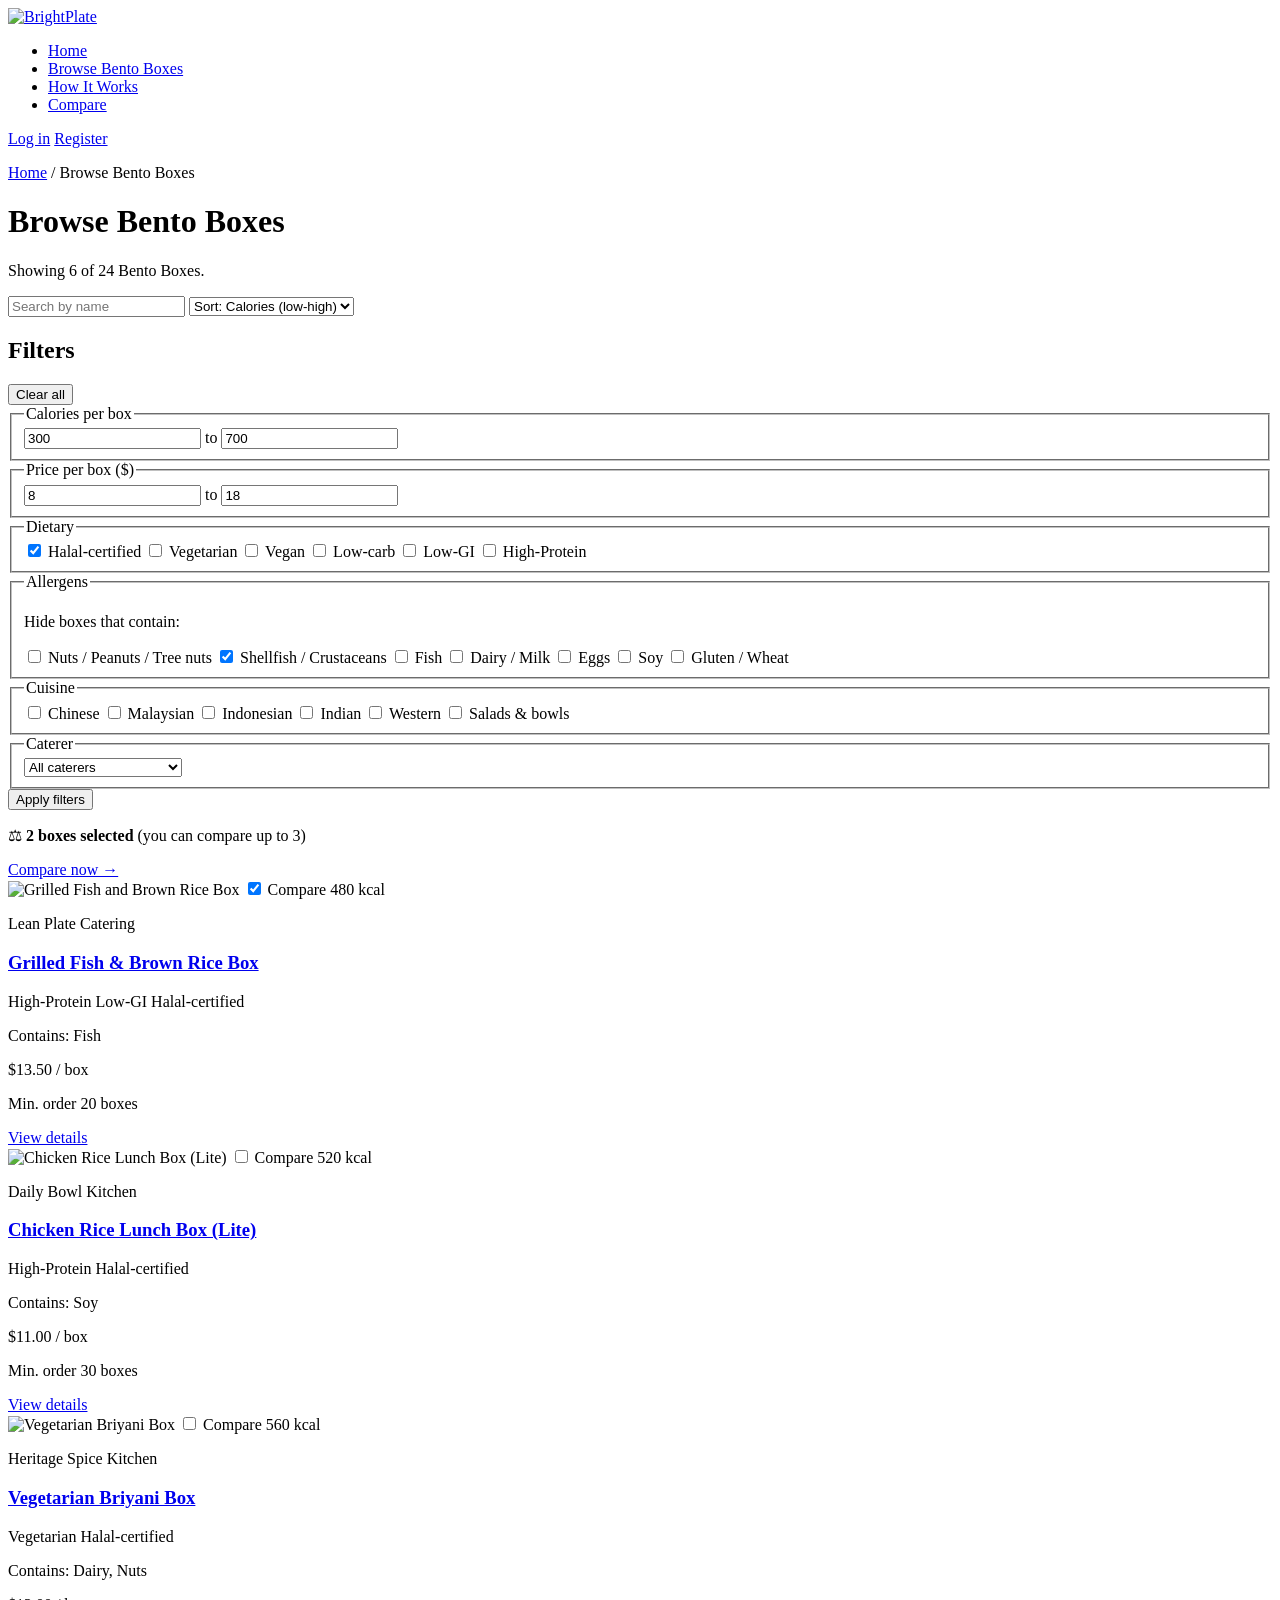
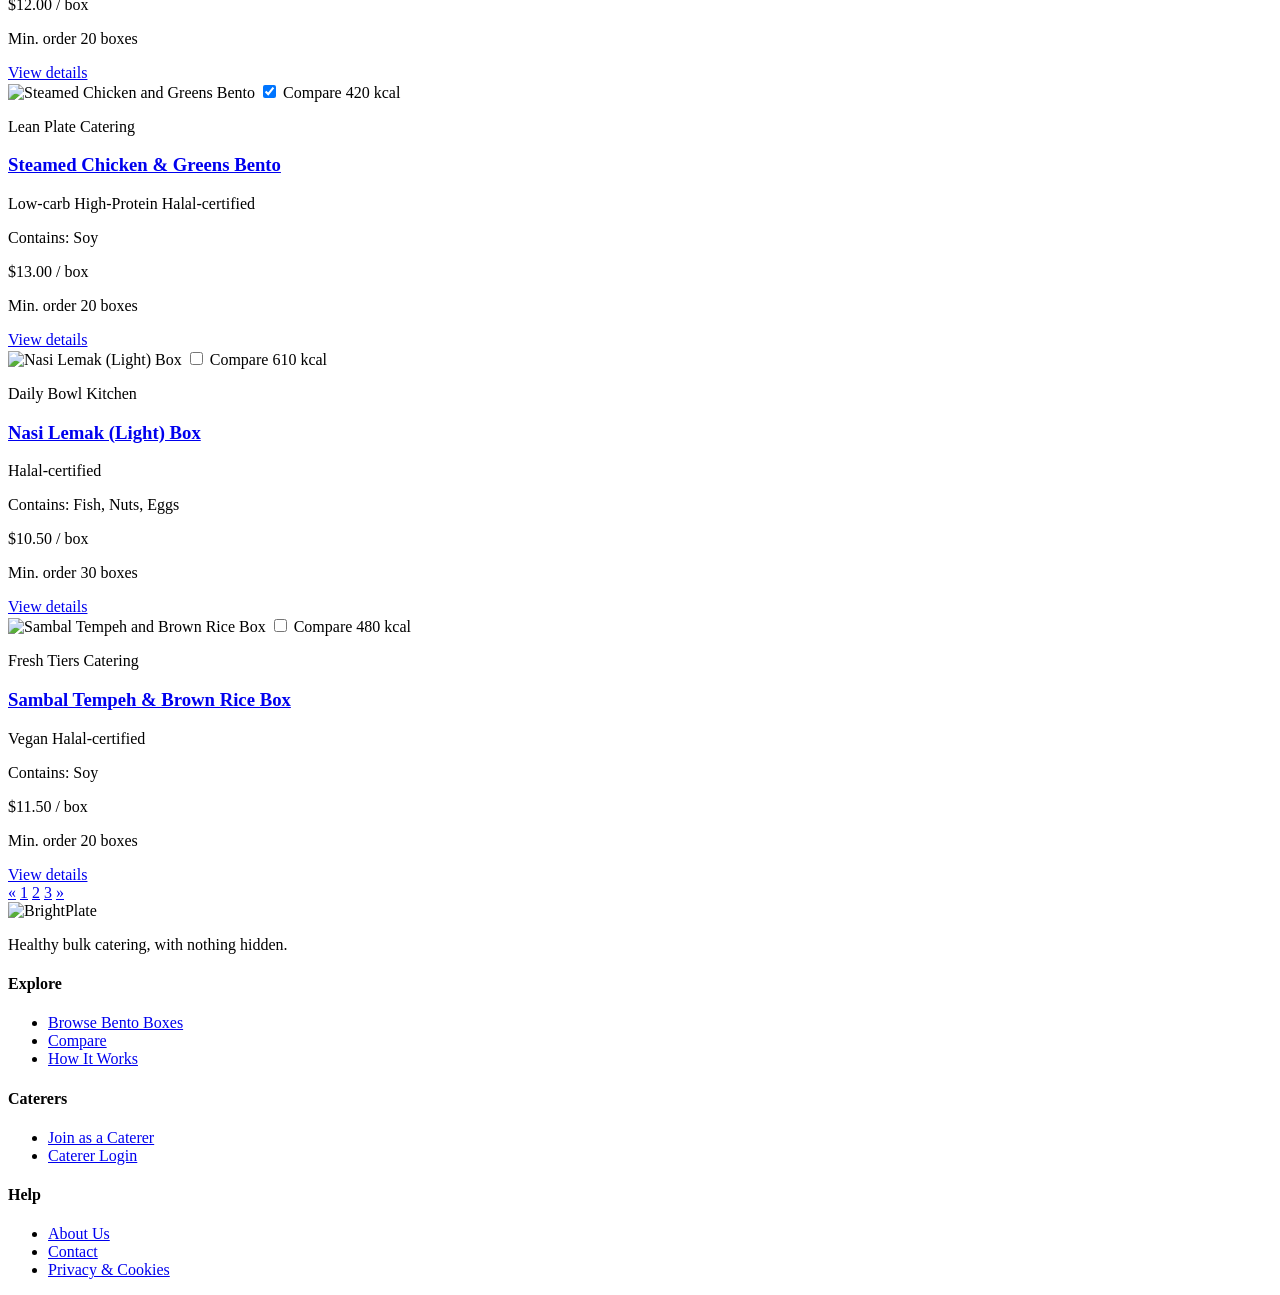
==== browse.html @ 279be5e4 "added new files" ====
<!DOCTYPE html> <!-- tells the browser this file is an HTML5 page -->
<html lang="en"> <!-- root element of the page; lang="en" says the page is in English -->
<head> <!-- head holds information ABOUT the page (not shown on the page) -->
  <meta charset="UTF-8"> <!-- lets the page show all characters correctly -->
  <meta name="viewport" content="width=device-width, initial-scale=1.0"> <!-- makes the page fit phone screens -->
  <title>Browse Bento Boxes | BrightPlate</title> <!-- text shown on the browser tab -->
  <link rel="icon" href="images/favicon/favicon.ico" sizes="any"> <!-- main icon shown on the browser tab -->
  <link rel="icon" type="image/png" sizes="32x32" href="images/favicon/favicon-32x32.png"> <!-- 32px icon for sharper tabs -->
  <link rel="icon" type="image/png" sizes="16x16" href="images/favicon/favicon-16x16.png"> <!-- 16px icon for small tabs -->
  <link rel="apple-touch-icon" href="images/favicon/apple-touch-icon.png"> <!-- icon used when saved to an iPhone or iPad home screen -->
  <link rel="manifest" href="images/favicon/site.webmanifest"> <!-- app name and icons for Android phones -->
  <link rel="preconnect" href="https://fonts.googleapis.com"> <!-- speeds up loading of the Google font -->
  <link href="https://fonts.googleapis.com/css2?family=Inter:wght@400;500;600&family=Poppins:wght@600;700&display=swap" rel="stylesheet"> <!-- loads the Poppins and Inter fonts (needs internet) -->
  <link rel="stylesheet" href="css/style.css"> <!-- connects our CSS file to this page -->
</head> <!-- end of head -->
<body> <!-- body holds everything that is shown on the page -->

  <header class="site-header"> <!-- header = the top bar of the website (same as the Home page) -->
    <nav class="navbar container"> <!-- nav = the navigation menu; container keeps the content centred -->
      <a href="index.html" class="logo"> <!-- clicking the logo goes back to the Home page -->
        <img src="images/logo/BP-Full-White-web.png" alt="BrightPlate" height="40"> <!-- final white logo (icon + name) so it shows on the dark header -->
      </a> <!-- end of logo link -->
      <ul class="nav-links"> <!-- unordered list holding the menu links -->
        <li><a href="index.html">Home</a></li> <!-- link to the Home page -->
        <li><a href="browse.html" class="active">Browse Bento Boxes</a></li> <!-- "active" highlights the current page -->
        <li><a href="index.html#how-it-works">How It Works</a></li> <!-- jumps to the How It Works section on the Home page -->
        <li><a href="#">Compare</a></li> <!-- Compare page (not built yet, so # for now) -->
      </ul> <!-- end of menu list -->
      <div class="nav-buttons"> <!-- group for the Log in and Register buttons -->
        <a href="#" class="btn btn-text">Log in</a> <!-- Log in button (page not built yet) -->
        <a href="#" class="btn btn-primary btn-small">Register</a> <!-- Register button (page not built yet) -->
      </div> <!-- end of button group -->
    </nav> <!-- end of navigation -->
  </header> <!-- end of header -->

  <main class="container"> <!-- main content; container keeps it centred -->

    <p class="breadcrumb"><a href="index.html">Home</a> / Browse Bento Boxes</p> <!-- breadcrumb shows where the visitor is -->

    <div class="browse-top"> <!-- row with the page title on the left and the tools on the right -->
      <div> <!-- wrapper for the title and the small text -->
        <h1>Browse Bento Boxes</h1> <!-- page heading -->
        <p class="section-sub">Showing 6 of 24 Bento Boxes.</p> <!-- shows how many results are displayed -->
      </div> <!-- end of title wrapper -->
      <div class="browse-tools"> <!-- search box and sort menu -->
        <input type="search" placeholder="Search by name" aria-label="Search by name"> <!-- search box; aria-label helps screen readers -->
        <select aria-label="Sort by"> <!-- drop-down menu for sorting -->
          <option>Sort: Calories (low-high)</option> <!-- sort choice 1 -->
          <option>Sort: Price (low-high)</option> <!-- sort choice 2 -->
          <option>Sort: Name (A-Z)</option> <!-- sort choice 3 -->
        </select> <!-- end of drop-down -->
      </div> <!-- end of tools -->
    </div> <!-- end of top row -->

    <div class="browse-layout"> <!-- two columns: filters on the left, results on the right -->

      <aside class="filters"> <!-- aside = side content; this is the filter panel -->
        <form action="browse.html" method="get"> <!-- one form holds all the filters -->
          <div class="filters-header"> <!-- row with the title and the Clear all link -->
            <h2>Filters</h2> <!-- filter panel heading -->
            <button type="reset" class="link-button">Clear all</button> <!-- reset button clears every filter -->
          </div> <!-- end of filter header -->

          <fieldset class="filter-group"> <!-- fieldset groups related form controls -->
            <legend>Calories per box</legend> <!-- title of the group -->
            <div class="range-row"> <!-- row with two number boxes -->
              <input type="number" name="kcal-min" value="300" min="0" aria-label="Minimum calories"> <!-- lowest calories -->
              <span>to</span> <!-- word between the boxes -->
              <input type="number" name="kcal-max" value="700" min="0" aria-label="Maximum calories"> <!-- highest calories -->
            </div> <!-- end of row -->
          </fieldset> <!-- end of calories group -->

          <fieldset class="filter-group"> <!-- price group -->
            <legend>Price per box ($)</legend> <!-- title of the group -->
            <div class="range-row"> <!-- row with two number boxes -->
              <input type="number" name="price-min" value="8" min="0" aria-label="Minimum price"> <!-- lowest price -->
              <span>to</span> <!-- word between the boxes -->
              <input type="number" name="price-max" value="18" min="0" aria-label="Maximum price"> <!-- highest price -->
            </div> <!-- end of row -->
          </fieldset> <!-- end of price group -->

          <fieldset class="filter-group"> <!-- dietary group -->
            <legend>Dietary</legend> <!-- title of the group -->
            <label><input type="checkbox" name="diet" value="halal" checked> Halal-certified</label> <!-- ticked by default -->
            <label><input type="checkbox" name="diet" value="vegetarian"> Vegetarian</label> <!-- checkbox -->
            <label><input type="checkbox" name="diet" value="vegan"> Vegan</label> <!-- checkbox -->
            <label><input type="checkbox" name="diet" value="low-carb"> Low-carb</label> <!-- checkbox -->
            <label><input type="checkbox" name="diet" value="low-gi"> Low-GI</label> <!-- checkbox -->
            <label><input type="checkbox" name="diet" value="high-protein"> High-Protein</label> <!-- checkbox -->
          </fieldset> <!-- end of dietary group -->

          <fieldset class="filter-group"> <!-- allergen group -->
            <legend>Allergens</legend> <!-- title of the group -->
            <p class="filter-note">Hide boxes that contain:</p> <!-- small explanation -->
            <label><input type="checkbox" name="allergen" value="nuts"> Nuts / Peanuts / Tree nuts</label> <!-- checkbox -->
            <label><input type="checkbox" name="allergen" value="shellfish" checked> Shellfish / Crustaceans</label> <!-- ticked by default -->
            <label><input type="checkbox" name="allergen" value="fish"> Fish</label> <!-- checkbox -->
            <label><input type="checkbox" name="allergen" value="dairy"> Dairy / Milk</label> <!-- checkbox -->
            <label><input type="checkbox" name="allergen" value="eggs"> Eggs</label> <!-- checkbox -->
            <label><input type="checkbox" name="allergen" value="soy"> Soy</label> <!-- checkbox -->
            <label><input type="checkbox" name="allergen" value="gluten"> Gluten / Wheat</label> <!-- checkbox -->
          </fieldset> <!-- end of allergen group -->

          <fieldset class="filter-group"> <!-- cuisine group -->
            <legend>Cuisine</legend> <!-- title of the group -->
            <label><input type="checkbox" name="cuisine" value="chinese"> Chinese</label> <!-- checkbox -->
            <label><input type="checkbox" name="cuisine" value="malaysian"> Malaysian</label> <!-- checkbox -->
            <label><input type="checkbox" name="cuisine" value="indonesian"> Indonesian</label> <!-- checkbox -->
            <label><input type="checkbox" name="cuisine" value="indian"> Indian</label> <!-- checkbox -->
            <label><input type="checkbox" name="cuisine" value="western"> Western</label> <!-- checkbox -->
            <label><input type="checkbox" name="cuisine" value="salads"> Salads &amp; bowls</label> <!-- checkbox -->
          </fieldset> <!-- end of cuisine group -->

          <fieldset class="filter-group"> <!-- caterer group -->
            <legend>Caterer</legend> <!-- title of the group -->
            <select name="caterer" aria-label="Caterer"> <!-- drop-down menu -->
              <option>All caterers</option> <!-- default choice -->
              <option>Lean Plate Catering</option> <!-- caterer 1 -->
              <option>Daily Bowl Kitchen</option> <!-- caterer 2 -->
              <option>Heritage Spice Kitchen</option> <!-- caterer 3 -->
              <option>Fresh Tiers Catering</option> <!-- caterer 4 -->
            </select> <!-- end of drop-down -->
          </fieldset> <!-- end of caterer group -->

          <button type="submit" class="btn btn-primary btn-block">Apply filters</button> <!-- button that sends the filters -->
        </form> <!-- end of filter form -->
      </aside> <!-- end of filter panel -->

      <section class="results"> <!-- right column: compare bar and the boxes -->

        <div class="compare-bar"> <!-- dark bar that appears above the boxes -->
          <p>&#9878; <strong>2 boxes selected</strong> <span>(you can compare up to 3)</span></p> <!-- message; &#9878; is a scales symbol -->
          <a href="#" class="btn btn-primary btn-small">Compare now &rarr;</a> <!-- compare button (page not built yet) -->
        </div> <!-- end of compare bar -->

        <div class="box-grid"> <!-- grid that lays the cards out in 3 columns -->

          <article class="box-card"> <!-- card for Bento Box 1 -->
            <div class="box-image"> <!-- frame for the picture, compare tick and calorie badge -->
              <img src="images/bento-1.svg" alt="Grilled Fish and Brown Rice Box"> <!-- placeholder picture -->
              <label class="compare-check"><input type="checkbox" checked> Compare</label> <!-- tick box to add to compare -->
              <span class="kcal-badge">480 kcal</span> <!-- calorie badge -->
            </div> <!-- end of picture frame -->
            <div class="box-body"> <!-- text part of the card -->
              <p class="box-caterer">Lean Plate Catering</p> <!-- caterer name -->
              <h3 class="box-name"><a href="detail.html">Grilled Fish &amp; Brown Rice Box</a></h3> <!-- box name -->
              <div class="box-tags"> <!-- row of dietary tags -->
                <span class="tag tag-green">High-Protein</span> <!-- tag 1 -->
                <span class="tag tag-green">Low-GI</span> <!-- tag 2 -->
                <span class="tag tag-blue">Halal-certified</span> <!-- tag 3 -->
              </div> <!-- end of tags -->
              <p class="box-allergen">Contains: Fish</p> <!-- allergen line -->
              <div class="box-footer"> <!-- bottom row: price and button -->
                <div> <!-- wrapper for price and minimum order -->
                  <span class="box-price">$13.50</span> <!-- price per box -->
                  <span class="box-unit">/ box</span> <!-- small unit text -->
                  <p class="box-moq">Min. order 20 boxes</p> <!-- minimum order quantity -->
                </div> <!-- end of price wrapper -->
                <a href="detail.html" class="btn btn-outline btn-small">View details</a> <!-- button to the Detail page -->
              </div> <!-- end of footer row -->
            </div> <!-- end of text part -->
          </article> <!-- end of card 1 -->

          <article class="box-card"> <!-- card for Bento Box 2 -->
            <div class="box-image"> <!-- frame for the picture, compare tick and calorie badge -->
              <img src="images/bento-2.svg" alt="Chicken Rice Lunch Box (Lite)"> <!-- placeholder picture -->
              <label class="compare-check"><input type="checkbox"> Compare</label> <!-- tick box to add to compare -->
              <span class="kcal-badge">520 kcal</span> <!-- calorie badge -->
            </div> <!-- end of picture frame -->
            <div class="box-body"> <!-- text part of the card -->
              <p class="box-caterer">Daily Bowl Kitchen</p> <!-- caterer name -->
              <h3 class="box-name"><a href="detail.html">Chicken Rice Lunch Box (Lite)</a></h3> <!-- box name -->
              <div class="box-tags"> <!-- row of dietary tags -->
                <span class="tag tag-green">High-Protein</span> <!-- tag 1 -->
                <span class="tag tag-blue">Halal-certified</span> <!-- tag 2 -->
              </div> <!-- end of tags -->
              <p class="box-allergen">Contains: Soy</p> <!-- allergen line -->
              <div class="box-footer"> <!-- bottom row: price and button -->
                <div> <!-- wrapper for price and minimum order -->
                  <span class="box-price">$11.00</span> <!-- price per box -->
                  <span class="box-unit">/ box</span> <!-- small unit text -->
                  <p class="box-moq">Min. order 30 boxes</p> <!-- minimum order quantity -->
                </div> <!-- end of price wrapper -->
                <a href="detail.html" class="btn btn-outline btn-small">View details</a> <!-- button to the Detail page -->
              </div> <!-- end of footer row -->
            </div> <!-- end of text part -->
          </article> <!-- end of card 2 -->

          <article class="box-card"> <!-- card for Bento Box 3 -->
            <div class="box-image"> <!-- frame for the picture, compare tick and calorie badge -->
              <img src="images/bento-3.svg" alt="Vegetarian Briyani Box"> <!-- placeholder picture -->
              <label class="compare-check"><input type="checkbox"> Compare</label> <!-- tick box to add to compare -->
              <span class="kcal-badge">560 kcal</span> <!-- calorie badge -->
            </div> <!-- end of picture frame -->
            <div class="box-body"> <!-- text part of the card -->
              <p class="box-caterer">Heritage Spice Kitchen</p> <!-- caterer name -->
              <h3 class="box-name"><a href="detail.html">Vegetarian Briyani Box</a></h3> <!-- box name -->
              <div class="box-tags"> <!-- row of dietary tags -->
                <span class="tag tag-green">Vegetarian</span> <!-- tag 1 -->
                <span class="tag tag-blue">Halal-certified</span> <!-- tag 2 -->
              </div> <!-- end of tags -->
              <p class="box-allergen">Contains: Dairy, Nuts</p> <!-- allergen line -->
              <div class="box-footer"> <!-- bottom row: price and button -->
                <div> <!-- wrapper for price and minimum order -->
                  <span class="box-price">$12.00</span> <!-- price per box -->
                  <span class="box-unit">/ box</span> <!-- small unit text -->
                  <p class="box-moq">Min. order 20 boxes</p> <!-- minimum order quantity -->
                </div> <!-- end of price wrapper -->
                <a href="detail.html" class="btn btn-outline btn-small">View details</a> <!-- button to the Detail page -->
              </div> <!-- end of footer row -->
            </div> <!-- end of text part -->
          </article> <!-- end of card 3 -->

          <article class="box-card"> <!-- card for Bento Box 4 -->
            <div class="box-image"> <!-- frame for the picture, compare tick and calorie badge -->
              <img src="images/bento-4.svg" alt="Steamed Chicken and Greens Bento"> <!-- placeholder picture -->
              <label class="compare-check"><input type="checkbox" checked> Compare</label> <!-- tick box (ticked by default) -->
              <span class="kcal-badge">420 kcal</span> <!-- calorie badge -->
            </div> <!-- end of picture frame -->
            <div class="box-body"> <!-- text part of the card -->
              <p class="box-caterer">Lean Plate Catering</p> <!-- caterer name -->
              <h3 class="box-name"><a href="detail.html">Steamed Chicken &amp; Greens Bento</a></h3> <!-- box name -->
              <div class="box-tags"> <!-- row of dietary tags -->
                <span class="tag tag-green">Low-carb</span> <!-- tag 1 -->
                <span class="tag tag-green">High-Protein</span> <!-- tag 2 -->
                <span class="tag tag-blue">Halal-certified</span> <!-- tag 3 -->
              </div> <!-- end of tags -->
              <p class="box-allergen">Contains: Soy</p> <!-- allergen line -->
              <div class="box-footer"> <!-- bottom row: price and button -->
                <div> <!-- wrapper for price and minimum order -->
                  <span class="box-price">$13.00</span> <!-- price per box -->
                  <span class="box-unit">/ box</span> <!-- small unit text -->
                  <p class="box-moq">Min. order 20 boxes</p> <!-- minimum order quantity -->
                </div> <!-- end of price wrapper -->
                <a href="detail.html" class="btn btn-outline btn-small">View details</a> <!-- button to the Detail page -->
              </div> <!-- end of footer row -->
            </div> <!-- end of text part -->
          </article> <!-- end of card 4 -->

          <article class="box-card"> <!-- card for Bento Box 5 -->
            <div class="box-image"> <!-- frame for the picture, compare tick and calorie badge -->
              <img src="images/bento-5.svg" alt="Nasi Lemak (Light) Box"> <!-- placeholder picture -->
              <label class="compare-check"><input type="checkbox"> Compare</label> <!-- tick box to add to compare -->
              <span class="kcal-badge">610 kcal</span> <!-- calorie badge -->
            </div> <!-- end of picture frame -->
            <div class="box-body"> <!-- text part of the card -->
              <p class="box-caterer">Daily Bowl Kitchen</p> <!-- caterer name -->
              <h3 class="box-name"><a href="detail.html">Nasi Lemak (Light) Box</a></h3> <!-- box name -->
              <div class="box-tags"> <!-- row of dietary tags -->
                <span class="tag tag-blue">Halal-certified</span> <!-- tag 1 -->
              </div> <!-- end of tags -->
              <p class="box-allergen">Contains: Fish, Nuts, Eggs</p> <!-- allergen line -->
              <div class="box-footer"> <!-- bottom row: price and button -->
                <div> <!-- wrapper for price and minimum order -->
                  <span class="box-price">$10.50</span> <!-- price per box -->
                  <span class="box-unit">/ box</span> <!-- small unit text -->
                  <p class="box-moq">Min. order 30 boxes</p> <!-- minimum order quantity -->
                </div> <!-- end of price wrapper -->
                <a href="detail.html" class="btn btn-outline btn-small">View details</a> <!-- button to the Detail page -->
              </div> <!-- end of footer row -->
            </div> <!-- end of text part -->
          </article> <!-- end of card 5 -->

          <article class="box-card"> <!-- card for Bento Box 6 -->
            <div class="box-image"> <!-- frame for the picture, compare tick and calorie badge -->
              <img src="images/bento-6.svg" alt="Sambal Tempeh and Brown Rice Box"> <!-- placeholder picture -->
              <label class="compare-check"><input type="checkbox"> Compare</label> <!-- tick box to add to compare -->
              <span class="kcal-badge">480 kcal</span> <!-- calorie badge -->
            </div> <!-- end of picture frame -->
            <div class="box-body"> <!-- text part of the card -->
              <p class="box-caterer">Fresh Tiers Catering</p> <!-- caterer name -->
              <h3 class="box-name"><a href="detail.html">Sambal Tempeh &amp; Brown Rice Box</a></h3> <!-- box name -->
              <div class="box-tags"> <!-- row of dietary tags -->
                <span class="tag tag-green">Vegan</span> <!-- tag 1 -->
                <span class="tag tag-blue">Halal-certified</span> <!-- tag 2 -->
              </div> <!-- end of tags -->
              <p class="box-allergen">Contains: Soy</p> <!-- allergen line -->
              <div class="box-footer"> <!-- bottom row: price and button -->
                <div> <!-- wrapper for price and minimum order -->
                  <span class="box-price">$11.50</span> <!-- price per box -->
                  <span class="box-unit">/ box</span> <!-- small unit text -->
                  <p class="box-moq">Min. order 20 boxes</p> <!-- minimum order quantity -->
                </div> <!-- end of price wrapper -->
                <a href="detail.html" class="btn btn-outline btn-small">View details</a> <!-- button to the Detail page -->
              </div> <!-- end of footer row -->
            </div> <!-- end of text part -->
          </article> <!-- end of card 6 -->

        </div> <!-- end of card grid -->

        <nav class="pagination" aria-label="Pages of results"> <!-- page numbers at the bottom -->
          <a href="#">&laquo;</a> <!-- previous page arrow -->
          <a href="#" class="current">1</a> <!-- page 1 (current page) -->
          <a href="#">2</a> <!-- page 2 -->
          <a href="#">3</a> <!-- page 3 -->
          <a href="#">&raquo;</a> <!-- next page arrow -->
        </nav> <!-- end of page numbers -->

      </section> <!-- end of results column -->
    </div> <!-- end of two-column layout -->
  </main> <!-- end of main content -->

  <footer class="site-footer"> <!-- footer = the bottom bar of the website (same as the Home page) -->
    <div class="footer-grid container"> <!-- grid with four columns -->
      <div> <!-- column 1: brand -->
        <img src="images/logo/BP-Full-White-web.png" alt="BrightPlate" class="footer-logo"> <!-- same white logo on the dark footer -->
        <p>Healthy bulk catering, with nothing hidden.</p> <!-- tagline -->
      </div> <!-- end of column 1 -->
      <div> <!-- column 2: explore links -->
        <h4>Explore</h4> <!-- column heading -->
        <ul> <!-- list of links -->
          <li><a href="browse.html">Browse Bento Boxes</a></li> <!-- link to Browse page -->
          <li><a href="#">Compare</a></li> <!-- link (page not built yet) -->
          <li><a href="index.html#how-it-works">How It Works</a></li> <!-- link to the Home page section -->
        </ul> <!-- end of list -->
      </div> <!-- end of column 2 -->
      <div> <!-- column 3: caterer links -->
        <h4>Caterers</h4> <!-- column heading -->
        <ul> <!-- list of links -->
          <li><a href="#">Join as a Caterer</a></li> <!-- link (page not built yet) -->
          <li><a href="#">Caterer Login</a></li> <!-- link (page not built yet) -->
        </ul> <!-- end of list -->
      </div> <!-- end of column 3 -->
      <div> <!-- column 4: help links -->
        <h4>Help</h4> <!-- column heading -->
        <ul> <!-- list of links -->
          <li><a href="#">About Us</a></li> <!-- link (page not built yet) -->
          <li><a href="#">Contact</a></li> <!-- link (page not built yet) -->
          <li><a href="#">Privacy &amp; Cookies</a></li> <!-- link (page not built yet) -->
        </ul> <!-- end of list -->
      </div> <!-- end of column 4 -->
    </div> <!-- end of footer grid -->
  </footer> <!-- end of footer -->

</body> <!-- end of body -->
</html> <!-- end of the HTML page -->
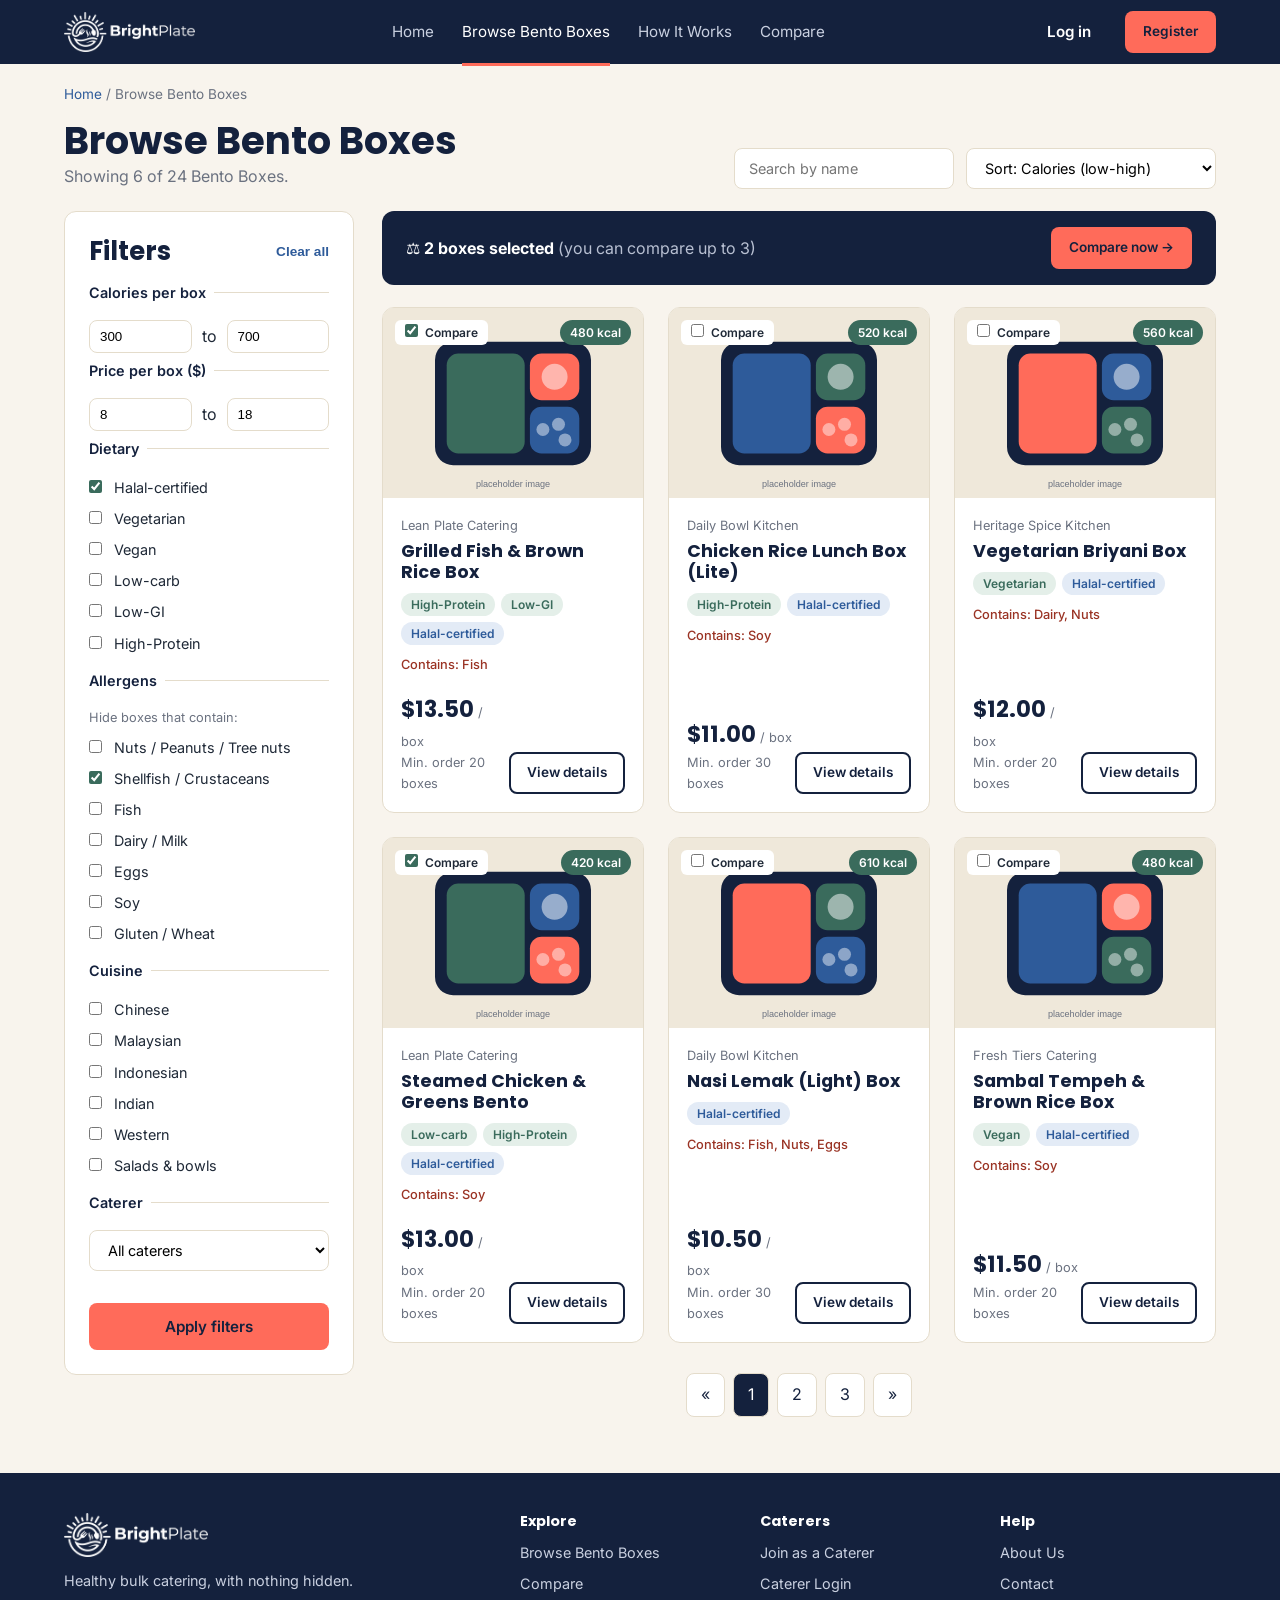
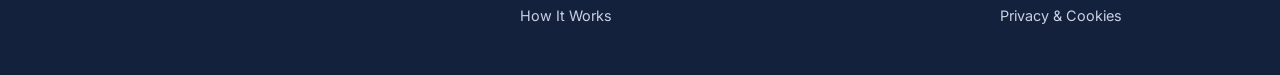
==== commit 794acaf1: "added public pages, public style sheet & public README file" ====
--- a/browse.html
+++ b/browse.html
@@ -11,7 +11,7 @@
   <link rel="manifest" href="images/favicon/site.webmanifest"> <!-- app name and icons for Android phones -->
   <link rel="preconnect" href="https://fonts.googleapis.com"> <!-- speeds up loading of the Google font -->
   <link href="https://fonts.googleapis.com/css2?family=Inter:wght@400;500;600&family=Poppins:wght@600;700&display=swap" rel="stylesheet"> <!-- loads the Poppins and Inter fonts (needs internet) -->
-  <link rel="stylesheet" href="css/style.css"> <!-- connects our CSS file to this page -->
+  <link rel="stylesheet" href="css/public-styles.css"> <!-- connects our CSS file to this page -->
 </head> <!-- end of head -->
 <body> <!-- body holds everything that is shown on the page -->
 
--- a/css/public-styles.css
+++ b/css/public-styles.css
@@ -0,0 +1,765 @@
+/* ============================================================ */ /* BrightPlate - style.css (Home, Browse and Detail pages)      */
+/* ============================================================ */ /* every line below has a comment explaining what it does       */
+
+/* ---------- 1. COLOURS AND SETTINGS (variables) ---------- */ /* variables let us change a colour in ONE place */
+:root { /* :root = the whole page; variables created here can be used anywhere */
+  --midnight: #14213D; /* Midnight Blue: main dark colour (header, footer, headings) */
+  --cream: #F8F4ED; /* Warm Cream: page background */
+  --cream-dark: #EFE8DA; /* a slightly darker cream for image backgrounds */
+  --coral: #FF6B5A; /* Vibrant Coral: main buttons */
+  --slate: #2E5B9A; /* Slate Blue: links and the halal tag */
+  --sage: #3A6B5C; /* Deep Sage: healthy tags and the nutrition card */
+  --charcoal: #1F2937; /* Charcoal: normal text */
+  --grey: #6B7280; /* grey: small and secondary text */
+  --line: #E4DCCB; /* light border colour */
+  --white: #FFFFFF; /* white: cards */
+  --radius: 12px; /* how round the corners of cards are */
+} /* end of variables */
+
+/* ---------- 2. RESET AND BASIC STYLES ---------- */ /* start every browser from the same point */
+* { /* * = every element on the page */
+  margin: 0; /* removes the browser's default outside space */
+  padding: 0; /* removes the browser's default inside space */
+  box-sizing: border-box; /* padding and border stay INSIDE the width we set */
+} /* end of reset */
+
+body { /* body = the whole visible page */
+  font-family: "Inter", Arial, sans-serif; /* Inter font; Arial is the backup if it does not load */
+  background-color: var(--cream); /* page background colour from the variable */
+  color: var(--charcoal); /* normal text colour */
+  line-height: 1.6; /* space between lines of text */
+} /* end of body */
+
+h1, h2, h3, h4 { /* all headings */
+  font-family: "Poppins", Arial, sans-serif; /* Poppins font for headings */
+  color: var(--midnight); /* dark blue headings */
+  line-height: 1.2; /* tighter line spacing for headings */
+} /* end of headings */
+
+h1 { font-size: 2.4rem; } /* biggest heading: 2.4 times the normal size */
+h2 { font-size: 1.6rem; } /* section headings */
+h3 { font-size: 1.1rem; } /* card headings */
+
+a { /* all links */
+  color: var(--slate); /* blue links */
+  text-decoration: none; /* removes the underline */
+} /* end of links */
+
+a:hover { /* when the mouse is over a link */
+  text-decoration: underline; /* show the underline again */
+} /* end of link hover */
+
+img { /* all pictures */
+  max-width: 100%; /* a picture can never be wider than its box */
+  display: block; /* removes the small gap under pictures */
+} /* end of pictures */
+
+ul { /* all lists */
+  list-style: none; /* removes the bullet points */
+} /* end of lists */
+
+.container { /* class used to centre the content */
+  max-width: 1200px; /* content is never wider than 1200px */
+  margin: 0 auto; /* auto left and right margins centre the box */
+  padding: 0 24px; /* space at the left and right edges */
+} /* end of container */
+
+/* ---------- 3. BUTTONS AND TAGS (used on every page) ---------- */ /* reusable small parts */
+.btn { /* base style shared by every button */
+  display: inline-block; /* lets links behave like buttons (size, padding) */
+  padding: 12px 24px; /* space inside the button: top/bottom 12px, left/right 24px */
+  border-radius: 8px; /* rounded corners */
+  font-family: "Inter", Arial, sans-serif; /* buttons do not copy the page font by default, so we set it */
+  font-size: 0.95rem; /* slightly smaller than normal text */
+  font-weight: 600; /* semi-bold text */
+  border: 2px solid transparent; /* invisible border so all buttons are the same size */
+  cursor: pointer; /* hand cursor when hovering */
+  text-align: center; /* centre the text */
+  white-space: nowrap; /* keeps the button text on one line */
+} /* end of .btn */
+
+.btn:hover { /* mouse over any button */
+  text-decoration: none; /* no underline on link buttons */
+  opacity: 0.9; /* slightly see-through to show a hover effect */
+} /* end of .btn:hover */
+
+.btn-primary { /* coral button for the main action */
+  background-color: var(--coral); /* coral background */
+  color: var(--midnight); /* dark text (white on coral is hard to read) */
+} /* end of .btn-primary */
+
+.btn-outline { /* button with only an outline */
+  background-color: var(--white); /* white background */
+  border-color: var(--midnight); /* dark blue outline */
+  color: var(--midnight); /* dark blue text */
+} /* end of .btn-outline */
+
+.btn-text { /* looks like plain text (used for Log in) */
+  background: none; /* no background */
+  color: var(--white); /* white text because it sits on the dark header */
+} /* end of .btn-text */
+
+.btn-small { /* smaller version of any button */
+  padding: 8px 16px; /* less space inside */
+  font-size: 0.85rem; /* smaller text */
+} /* end of .btn-small */
+
+.btn-block { /* button that fills the full width */
+  display: block; /* takes the whole line */
+  width: 100%; /* 100% of the parent's width */
+} /* end of .btn-block */
+
+.tag { /* small rounded label (Vegan, Fish, etc.) */
+  display: inline-block; /* sits in a line but can have padding */
+  padding: 2px 10px; /* space inside the label */
+  border-radius: 20px; /* very round = pill shape */
+  font-size: 0.75rem; /* small text */
+  font-weight: 600; /* semi-bold text */
+} /* end of .tag */
+
+.tag-green { background-color: #E4EFE9; color: var(--sage); } /* green tag: light green background, sage text */
+.tag-blue { background-color: #E3EBF6; color: var(--slate); } /* blue tag: used for Halal-certified */
+.tag-coral { background-color: #FFE4E0; color: #9A3324; } /* coral tag: used for allergens the box CONTAINS */
+.tag-grey { background-color: #ECEAE4; color: #4B5563; } /* grey tag: used for cuisine */
+
+.section-title { /* heading used for each section */
+  font-size: 1.8rem; /* a little bigger than a normal h2 */
+} /* end of .section-title */
+
+.section-sub { /* small grey text under a section heading */
+  color: var(--grey); /* grey colour */
+} /* end of .section-sub */
+
+.highlight { /* used on "nothing hidden" in the hero heading */
+  color: var(--coral); /* coral coloured words */
+} /* end of .highlight */
+
+.note { /* very small grey note */
+  font-size: 0.8rem; /* small text */
+  color: var(--grey); /* grey colour */
+} /* end of .note */
+
+/* ---------- 4. HEADER AND NAVIGATION ---------- */ /* the dark bar at the top of every page */
+.site-header { /* the header bar */
+  background-color: var(--midnight); /* dark blue background */
+  position: sticky; /* header stays at the top while scrolling */
+  top: 0; /* sticks to the very top edge */
+  z-index: 10; /* keeps the header above other content */
+} /* end of .site-header */
+
+.navbar { /* the row inside the header */
+  display: flex; /* flexbox puts the items in one row */
+  align-items: center; /* centres the items vertically */
+  justify-content: space-between; /* pushes logo left, buttons right */
+  height: 64px; /* height of the bar */
+} /* end of .navbar */
+
+.logo { /* logo link (picture + name) */
+  display: flex; /* picture and name side by side */
+  align-items: center; /* centred vertically */
+  gap: 10px; /* space between the picture and the name */
+  color: var(--white); /* white text */
+  font-family: "Poppins", Arial, sans-serif; /* Poppins font */
+  font-weight: 700; /* bold text */
+  font-size: 1.2rem; /* a little bigger text */
+} /* end of .logo */
+
+.logo:hover { text-decoration: none; } /* no underline on the logo when hovering */
+.logo img { height: 40px; width: auto; } /* logo is 40px tall; width follows automatically so it is never stretched */
+
+.nav-links { /* the list of menu links */
+  display: flex; /* links in one row */
+  gap: 28px; /* space between the links */
+} /* end of .nav-links */
+
+.nav-links a { /* each menu link */
+  color: #C9D0E0; /* soft light colour */
+  font-size: 0.95rem; /* normal-small text */
+  padding: 22px 0; /* makes the clickable area taller */
+  border-bottom: 3px solid transparent; /* invisible line under the link */
+} /* end of .nav-links a */
+
+.nav-links a:hover, .nav-links a.active { /* hover or current page */
+  color: var(--white); /* brighter text */
+  border-bottom-color: var(--coral); /* coral line appears under the link */
+  text-decoration: none; /* no underline */
+} /* end of hover and active */
+
+.nav-buttons { /* Log in and Register */
+  display: flex; /* in one row */
+  align-items: center; /* centred vertically */
+  gap: 8px; /* space between the buttons */
+} /* end of .nav-buttons */
+
+/* ---------- 5. HOME PAGE ---------- */ /* styles used mainly by index.html */
+.hero { /* the big welcome section */
+  display: flex; /* text and picture side by side */
+  align-items: center; /* centred vertically */
+  gap: 60px; /* space between text and picture */
+  padding-top: 64px; /* space above */
+  padding-bottom: 64px; /* space below */
+} /* end of .hero */
+
+.hero-text { flex: 1.15; } /* text column is a bit wider than the picture column */
+.hero-text h1 { font-size: 3rem; margin: 18px 0 20px; } /* bigger heading with space above and below */
+.hero-text p { color: var(--grey); font-size: 1.1rem; max-width: 540px; margin-bottom: 28px; } /* grey intro paragraph */
+
+.hero-search { /* search form in the hero */
+  display: flex; /* input and button in one row */
+  gap: 12px; /* space between them */
+  max-width: 600px; /* does not grow wider than 600px */
+} /* end of .hero-search */
+
+.hero-search input { /* the search box */
+  flex: 1; /* takes all the leftover width */
+  padding: 14px 16px; /* space inside the box */
+  border: 1px solid var(--line); /* thin light border */
+  border-radius: 8px; /* rounded corners */
+  font-size: 1rem; /* normal text size */
+} /* end of search box */
+
+.hero-checks { /* the three small selling points */
+  display: flex; /* in one row */
+  gap: 24px; /* space between points */
+  margin-top: 24px; /* space above the row */
+  font-size: 0.85rem; /* small text */
+  color: var(--grey); /* grey text */
+} /* end of .hero-checks */
+
+.hero-image { /* box around the hero picture */
+  flex: 0.85; /* a bit narrower than the text column */
+  background-color: var(--cream-dark); /* darker cream background */
+  border-radius: 28px; /* very round corners */
+  overflow: hidden; /* hides anything that goes outside the rounded corners */
+} /* end of .hero-image */
+
+.how-it-works { /* the How it works section */
+  background-color: var(--white); /* white band across the page */
+  border-top: 1px solid var(--line); /* thin line on top */
+  border-bottom: 1px solid var(--line); /* thin line at the bottom */
+  padding: 56px 0; /* space above and below */
+  text-align: center; /* centre the headings */
+} /* end of .how-it-works */
+
+.steps { /* row of three cards */
+  display: grid; /* grid layout */
+  grid-template-columns: repeat(3, 1fr); /* 3 equal columns */
+  gap: 24px; /* space between the cards */
+  margin-top: 34px; /* space above the cards */
+  text-align: left; /* text inside cards is left-aligned */
+} /* end of .steps */
+
+.step-card { /* one step card */
+  background-color: var(--cream); /* cream background */
+  border: 1px solid var(--line); /* thin border */
+  border-radius: var(--radius); /* rounded corners from the variable */
+  padding: 28px; /* space inside the card */
+} /* end of .step-card */
+
+.step-icon { /* round icon at the top of the card */
+  width: 52px; /* width of the circle */
+  height: 52px; /* same height = a circle */
+  border-radius: 14px; /* rounded square */
+  background-color: var(--midnight); /* dark blue background */
+  display: flex; /* lets us centre the icon */
+  align-items: center; /* centred vertically */
+  justify-content: center; /* centred horizontally */
+  font-size: 1.4rem; /* size of the emoji icon */
+  color: var(--white); /* white so symbol icons show on the dark background */
+  margin-bottom: 16px; /* space below the icon */
+} /* end of .step-icon */
+
+.step-card p { color: var(--grey); font-size: 0.95rem; margin-top: 8px; } /* grey description text */
+
+.featured { padding-top: 56px; } /* space above the featured section */
+
+.section-header { /* heading on the left, button on the right */
+  display: flex; /* in one row */
+  justify-content: space-between; /* heading left, button right */
+  align-items: flex-end; /* line them up at the bottom */
+  margin-bottom: 24px; /* space below the row */
+} /* end of .section-header */
+
+.audience { padding-top: 56px; } /* space above the audience section */
+
+.audience-grid { /* four small cards */
+  display: grid; /* grid layout */
+  grid-template-columns: repeat(4, 1fr); /* 4 equal columns */
+  gap: 18px; /* space between the cards */
+  margin-top: 20px; /* space above the cards */
+} /* end of .audience-grid */
+
+.audience-card { /* one small card */
+  display: flex; /* icon and text side by side */
+  align-items: center; /* centred vertically */
+  gap: 16px; /* space between icon and text */
+  background-color: var(--white); /* white background */
+  border: 1px solid var(--line); /* thin border */
+  border-radius: var(--radius); /* rounded corners */
+  padding: 20px; /* space inside the card */
+} /* end of .audience-card */
+
+.audience-card p { color: var(--grey); font-size: 0.8rem; line-height: 1.3; } /* small grey description */
+
+.audience-icon { /* round icon */
+  width: 48px; /* width of the circle */
+  height: 48px; /* same height = a circle */
+  border-radius: 50%; /* 50% radius makes a perfect circle */
+  background-color: var(--sage); /* green background */
+  display: flex; /* lets us centre the icon */
+  align-items: center; /* centred vertically */
+  justify-content: center; /* centred horizontally */
+  flex-shrink: 0; /* circle never gets squashed */
+} /* end of .audience-icon */
+
+.cta { padding-top: 56px; padding-bottom: 56px; } /* space above and below the banner */
+
+.cta-banner { /* dark banner for caterers */
+  display: flex; /* text left, button right */
+  justify-content: space-between; /* pushes them to opposite sides */
+  align-items: center; /* centred vertically */
+  background-color: var(--midnight); /* dark blue background */
+  border-radius: 20px; /* rounded corners */
+  padding: 40px 48px; /* space inside the banner */
+} /* end of .cta-banner */
+
+.cta-banner h2 { color: var(--white); margin-bottom: 6px; } /* white heading with a little space below */
+.cta-banner p { color: #C9D0E0; } /* soft light text */
+
+/* ---------- 6. BOX CARDS (used on Home and Browse pages) ---------- */ /* one card per Bento Box */
+.box-grid { /* grid that holds the cards */
+  display: grid; /* grid layout */
+  grid-template-columns: repeat(3, 1fr); /* 3 equal columns */
+  gap: 24px; /* space between the cards */
+} /* end of .box-grid */
+
+.box-card { /* one Bento Box card */
+  background-color: var(--white); /* white background */
+  border: 1px solid var(--line); /* thin border */
+  border-radius: var(--radius); /* rounded corners */
+  overflow: hidden; /* picture does not go outside the rounded corners */
+  display: flex; /* lets the body stretch to fill the card */
+  flex-direction: column; /* picture on top, text below */
+  transition: transform 0.2s, box-shadow 0.2s; /* smooth hover animation */
+} /* end of .box-card */
+
+.box-card:hover { /* mouse over a card */
+  transform: translateY(-4px); /* card lifts up a little */
+  box-shadow: 0 8px 20px rgba(20, 33, 61, 0.12); /* soft shadow appears */
+} /* end of card hover */
+
+.box-image { /* frame around the card picture */
+  position: relative; /* lets the badge and tick box sit on top of the picture */
+  background-color: var(--cream-dark); /* background while the picture loads */
+} /* end of .box-image */
+
+.box-image img { /* the card picture */
+  width: 100%; /* fills the card width */
+  height: 190px; /* fixed height so all cards match */
+  object-fit: cover; /* crops the picture instead of stretching it */
+} /* end of card picture */
+
+.kcal-badge { /* green calorie badge */
+  position: absolute; /* placed on top of the picture */
+  top: 12px; /* 12px from the top edge */
+  right: 12px; /* 12px from the right edge */
+  background-color: var(--sage); /* green background */
+  color: var(--white); /* white text */
+  font-size: 0.75rem; /* small text */
+  font-weight: 600; /* semi-bold text */
+  padding: 3px 10px; /* space inside the badge */
+  border-radius: 20px; /* pill shape */
+} /* end of .kcal-badge */
+
+.box-body { /* text part of the card */
+  padding: 18px; /* space inside */
+  display: flex; /* lets us push the footer to the bottom */
+  flex-direction: column; /* items stacked from top to bottom */
+  flex: 1; /* body fills the rest of the card height */
+} /* end of .box-body */
+
+.box-caterer { font-size: 0.8rem; color: var(--grey); } /* small grey caterer name */
+.box-name { margin: 4px 0 10px; } /* space above and below the box name */
+.box-name a { color: var(--midnight); } /* box name is dark blue, not link blue */
+
+.box-tags { /* row of tags */
+  display: flex; /* in one row */
+  flex-wrap: wrap; /* goes to the next line if there is no room */
+  gap: 6px; /* space between the tags */
+} /* end of .box-tags */
+
+.box-allergen { /* "Contains: ..." line */
+  font-size: 0.8rem; /* small text */
+  font-weight: 500; /* medium weight */
+  color: #9A3324; /* dark coral: a warning colour */
+  margin-top: 10px; /* space above */
+} /* end of .box-allergen */
+
+.box-allergen-none { color: var(--sage); } /* green when there are no allergens */
+
+.box-footer { /* price on the left, button on the right */
+  display: flex; /* in one row */
+  justify-content: space-between; /* pushes them to opposite sides */
+  align-items: flex-end; /* line them up at the bottom */
+  margin-top: auto; /* pushes the footer to the bottom of the card */
+  padding-top: 16px; /* space above */
+} /* end of .box-footer */
+
+.box-price { /* price number */
+  font-family: "Poppins", Arial, sans-serif; /* Poppins font */
+  font-size: 1.4rem; /* big number */
+  font-weight: 700; /* bold */
+  color: var(--midnight); /* dark blue */
+} /* end of .box-price */
+
+.box-unit { font-size: 0.8rem; color: var(--grey); } /* small "/ box" text */
+.box-moq { font-size: 0.8rem; color: var(--grey); } /* small minimum-order text */
+
+/* ---------- 7. BROWSE PAGE ---------- */ /* styles used mainly by browse.html */
+.breadcrumb { /* "Home / Browse" line */
+  font-size: 0.85rem; /* small text */
+  color: var(--grey); /* grey text */
+  padding: 20px 0 12px; /* space above and below */
+} /* end of .breadcrumb */
+
+.browse-top { /* title on the left, tools on the right */
+  display: flex; /* in one row */
+  justify-content: space-between; /* pushes them to opposite sides */
+  align-items: flex-end; /* line them up at the bottom */
+  margin-bottom: 22px; /* space below */
+} /* end of .browse-top */
+
+.browse-tools { /* search box and sort menu */
+  display: flex; /* in one row */
+  gap: 12px; /* space between them */
+} /* end of .browse-tools */
+
+.browse-tools input, .browse-tools select, .filters select, .form-field input, .form-field select { /* all inputs and menus share one look */
+  padding: 10px 14px; /* space inside */
+  border: 1px solid var(--line); /* thin border */
+  border-radius: 8px; /* rounded corners */
+  background-color: var(--white); /* white background */
+  font-family: "Inter", Arial, sans-serif; /* use the page font */
+  font-size: 0.9rem; /* normal-small text */
+} /* end of shared input style */
+
+.browse-tools input { width: 220px; } /* search box width */
+.browse-tools select { width: 250px; } /* sort menu width (wide enough for the text) */
+
+.browse-layout { /* two columns */
+  display: flex; /* side by side */
+  align-items: flex-start; /* both columns start at the top */
+  gap: 28px; /* space between columns */
+  padding-bottom: 56px; /* space below the layout */
+} /* end of .browse-layout */
+
+.filters { /* the filter panel */
+  width: 290px; /* fixed width */
+  flex-shrink: 0; /* panel never gets squashed */
+  background-color: var(--white); /* white background */
+  border: 1px solid var(--line); /* thin border */
+  border-radius: var(--radius); /* rounded corners */
+  padding: 24px; /* space inside */
+} /* end of .filters */
+
+.filters-header { /* "Filters" and "Clear all" */
+  display: flex; /* in one row */
+  justify-content: space-between; /* opposite sides */
+  align-items: center; /* centred vertically */
+  margin-bottom: 14px; /* space below */
+} /* end of .filters-header */
+
+.link-button { /* a button that looks like a link */
+  background: none; /* no background */
+  border: none; /* no border */
+  color: var(--slate); /* blue text */
+  font-weight: 600; /* semi-bold */
+  font-size: 0.85rem; /* small text */
+  cursor: pointer; /* hand cursor */
+} /* end of .link-button */
+
+.filter-group { /* one group of filters */
+  border: none; /* removes the default fieldset border */
+  border-top: 1px solid var(--line); /* thin line above each group */
+  padding: 16px 0 6px; /* space inside the group */
+} /* end of .filter-group */
+
+.filter-group legend { /* title of each group */
+  font-weight: 600; /* semi-bold */
+  color: var(--midnight); /* dark blue */
+  font-size: 0.9rem; /* normal-small text */
+  padding-right: 8px; /* small space so the line does not touch the text */
+} /* end of legend */
+
+.filter-group label { /* each checkbox row */
+  display: block; /* one per line */
+  font-size: 0.9rem; /* normal-small text */
+  margin-bottom: 8px; /* space between rows */
+  cursor: pointer; /* hand cursor */
+} /* end of checkbox rows */
+
+.filter-group input[type="checkbox"] { /* the tick boxes */
+  accent-color: var(--sage); /* green tick colour */
+  margin-right: 8px; /* space between box and text */
+} /* end of tick boxes */
+
+.filter-note { font-size: 0.8rem; color: var(--grey); margin-bottom: 8px; } /* small grey explanation line */
+
+.range-row { /* two number boxes with "to" between */
+  display: flex; /* in one row */
+  align-items: center; /* centred vertically */
+  gap: 10px; /* space between items */
+} /* end of .range-row */
+
+.range-row input { /* each number box */
+  width: 100%; /* shares the row equally */
+  padding: 8px 10px; /* space inside */
+  border: 1px solid var(--line); /* thin border */
+  border-radius: 8px; /* rounded corners */
+} /* end of number boxes */
+
+.filters select { width: 100%; margin-bottom: 8px; } /* caterer menu fills the panel width */
+.filters .btn-block { margin-top: 18px; } /* space above the Apply button */
+
+.results { flex: 1; } /* results column takes all the leftover width */
+
+.compare-bar { /* dark bar above the boxes */
+  display: flex; /* message left, button right */
+  justify-content: space-between; /* opposite sides */
+  align-items: center; /* centred vertically */
+  background-color: var(--midnight); /* dark blue background */
+  color: var(--white); /* white text */
+  border-radius: var(--radius); /* rounded corners */
+  padding: 16px 24px; /* space inside */
+  margin-bottom: 22px; /* space below the bar */
+} /* end of .compare-bar */
+
+.compare-bar span { color: #B8C0D2; font-weight: 400; } /* "(you can compare up to 3)" in softer colour */
+
+.compare-check { /* "Compare" tick box on the picture */
+  position: absolute; /* placed on top of the picture */
+  top: 12px; /* 12px from the top edge */
+  left: 12px; /* 12px from the left edge */
+  background-color: var(--white); /* white background */
+  font-size: 0.75rem; /* small text */
+  font-weight: 600; /* semi-bold */
+  padding: 3px 10px; /* space inside */
+  border-radius: 6px; /* rounded corners */
+  cursor: pointer; /* hand cursor */
+} /* end of .compare-check */
+
+.compare-check input { accent-color: var(--sage); margin-right: 4px; } /* green tick with a small gap */
+
+.pagination { /* page numbers */
+  display: flex; /* in one row */
+  justify-content: center; /* centred on the page */
+  gap: 8px; /* space between numbers */
+  margin-top: 30px; /* space above */
+} /* end of .pagination */
+
+.pagination a { /* each page number */
+  padding: 8px 14px; /* space inside */
+  border: 1px solid var(--line); /* thin border */
+  border-radius: 8px; /* rounded corners */
+  background-color: var(--white); /* white background */
+  color: var(--midnight); /* dark text */
+} /* end of page numbers */
+
+.pagination a.current { /* the page we are on */
+  background-color: var(--midnight); /* dark background */
+  color: var(--white); /* white text */
+} /* end of current page */
+
+/* ---------- 8. DETAIL PAGE ---------- */ /* styles used mainly by detail.html */
+.detail-top { /* pictures left, information right */
+  display: flex; /* side by side */
+  gap: 44px; /* space between the columns */
+  margin-top: 10px; /* small space above */
+} /* end of .detail-top */
+
+.detail-gallery { width: 560px; flex-shrink: 0; } /* left column has a fixed width */
+
+.main-image { /* the big picture */
+  width: 100%; /* fills the column */
+  height: 430px; /* fixed height */
+  object-fit: cover; /* crops instead of stretching */
+  border-radius: 20px; /* rounded corners */
+} /* end of .main-image */
+
+.thumbs { /* row of small pictures */
+  display: flex; /* in one row */
+  gap: 14px; /* space between thumbnails */
+  margin-top: 14px; /* space above the row */
+} /* end of .thumbs */
+
+.thumb { /* each small picture */
+  width: 128px; /* width */
+  height: 96px; /* height */
+  object-fit: cover; /* crops instead of stretching */
+  border-radius: 10px; /* rounded corners */
+  border: 2px solid transparent; /* invisible border (becomes coral when selected) */
+  cursor: pointer; /* hand cursor */
+} /* end of .thumb */
+
+.thumb.selected { border-color: var(--coral); } /* coral border on the selected thumbnail */
+
+.detail-info { flex: 1; } /* right column takes the leftover width */
+.detail-info h1 { margin: 12px 0 8px; font-size: 2.2rem; } /* space around the box name */
+.detail-caterer { color: var(--grey); margin-bottom: 14px; } /* grey "by ..." line */
+.detail-description { color: var(--grey); max-width: 560px; margin-bottom: 20px; } /* grey description text */
+
+.detail-price { /* big price */
+  font-family: "Poppins", Arial, sans-serif; /* Poppins font */
+  font-size: 2.2rem; /* very big number */
+  font-weight: 600; /* semi-bold */
+  color: var(--midnight); /* dark blue */
+} /* end of .detail-price */
+
+.detail-price span { font-size: 0.95rem; font-weight: 400; color: var(--grey); font-family: "Inter", Arial, sans-serif; } /* small "per box" text */
+
+.order-box { /* white box around the order form */
+  background-color: var(--white); /* white background */
+  border: 1px solid var(--line); /* thin border */
+  border-radius: var(--radius); /* rounded corners */
+  padding: 22px; /* space inside */
+  margin-top: 20px; /* space above */
+} /* end of .order-box */
+
+.order-row { display: flex; gap: 16px; } /* two fields side by side */
+.form-field { flex: 1; } /* each field shares the row equally */
+.form-field label { display: block; font-size: 0.8rem; font-weight: 600; color: var(--midnight); margin-bottom: 4px; } /* label above the input */
+.form-field input { width: 100%; } /* inputs fill their field */
+
+.order-subtotal { /* subtotal line */
+  display: flex; /* text left, number right */
+  justify-content: space-between; /* opposite sides */
+  align-items: center; /* centred vertically */
+  margin: 18px 0 16px; /* space above and below */
+  padding-top: 16px; /* space inside, above the text */
+  border-top: 1px dashed var(--line); /* dashed line above */
+  color: var(--grey); /* grey label text */
+} /* end of .order-subtotal */
+
+.order-subtotal strong { font-family: "Poppins", Arial, sans-serif; font-size: 1.3rem; color: var(--midnight); } /* big dark subtotal number */
+
+.order-buttons { display: flex; gap: 12px; } /* two buttons side by side */
+.order-buttons .btn:first-child { flex: 1.4; } /* Add to Cart is a bit wider */
+.order-buttons .btn:last-child { flex: 1; } /* Compare is a bit narrower */
+
+.detail-bottom { /* nutrition left, other cards right */
+  display: flex; /* side by side */
+  align-items: flex-start; /* both columns start at the top */
+  gap: 28px; /* space between columns */
+  margin-top: 44px; /* space above */
+  padding-bottom: 56px; /* space below */
+} /* end of .detail-bottom */
+
+.nutrition-card { /* green nutrition card */
+  width: 430px; /* fixed width */
+  flex-shrink: 0; /* never squashed */
+  background-color: #E4EFE9; /* light green background */
+  border: 1px solid #CFE0D7; /* light green border */
+  border-radius: var(--radius); /* rounded corners */
+  padding: 26px; /* space inside */
+} /* end of .nutrition-card */
+
+.nutrition-card h2 { font-size: 0.85rem; text-transform: uppercase; letter-spacing: 0.08em; color: var(--sage); } /* small capital heading */
+
+.nutrition-kcal { font-family: "Poppins", Arial, sans-serif; font-size: 3rem; font-weight: 700; color: var(--sage); margin-bottom: 8px; } /* very big calorie number */
+.nutrition-kcal span { font-size: 1.1rem; } /* smaller "kcal" word */
+
+.nutri-row { display: flex; justify-content: space-between; font-size: 0.9rem; margin-top: 12px; } /* name left, amount right */
+
+.nutrition-card progress { /* the bars */
+  width: 100%; /* full width */
+  height: 8px; /* thin bar */
+  accent-color: var(--sage); /* green bar colour */
+} /* end of bars */
+
+.nutrition-card .note { margin-top: 14px; } /* space above the "Sample data" note */
+
+.detail-right { /* right column */
+  flex: 1; /* takes the leftover width */
+  display: flex; /* stack the cards */
+  flex-direction: column; /* from top to bottom */
+  gap: 22px; /* space between cards */
+} /* end of .detail-right */
+
+.info-card, .caterer-card { /* white cards */
+  background-color: var(--white); /* white background */
+  border: 1px solid var(--line); /* thin border */
+  border-radius: var(--radius); /* rounded corners */
+  padding: 24px; /* space inside */
+} /* end of white cards */
+
+.info-card h2 { font-size: 1.2rem; margin-bottom: 12px; } /* card heading */
+
+.info-list { /* Contains / Does not contain / Dietary information */
+  display: grid; /* grid layout */
+  grid-template-columns: 150px 1fr; /* label column 150px, value column fills the rest */
+  gap: 12px 10px; /* row gap 12px, column gap 10px */
+  align-items: center; /* centred vertically */
+  margin-top: 18px; /* space above */
+  padding-top: 16px; /* space inside, above the first row */
+  border-top: 1px solid var(--line); /* thin line above */
+} /* end of .info-list */
+
+.info-list dt { font-weight: 600; font-size: 0.85rem; color: var(--midnight); } /* label text */
+.info-list dd { display: flex; flex-wrap: wrap; gap: 6px; } /* tags in a wrapping row */
+
+.caterer-card { /* caterer card layout */
+  display: flex; /* avatar, text and button in one row */
+  align-items: center; /* centred vertically */
+  gap: 18px; /* space between items */
+} /* end of caterer card layout */
+
+.caterer-card > div:nth-child(2) { flex: 1; } /* the text column pushes the button to the right */
+
+.avatar { /* round placeholder for a logo */
+  width: 58px; /* width */
+  height: 58px; /* same height = a circle */
+  border-radius: 50%; /* makes it a circle */
+  background-color: var(--sage); /* green background */
+  color: var(--white); /* white initials */
+  font-weight: 700; /* bold */
+  display: flex; /* lets us centre the initials */
+  align-items: center; /* centred vertically */
+  justify-content: center; /* centred horizontally */
+} /* end of .avatar */
+
+.notice { /* yellow notice box */
+  background-color: #FFF8E1; /* light yellow background */
+  border: 1px solid #F0E0A0; /* yellow border */
+  border-radius: 8px; /* rounded corners */
+  padding: 10px 14px; /* space inside */
+  font-size: 0.8rem; /* small text */
+  color: #6B5B00; /* dark yellow text */
+} /* end of .notice */
+
+/* ---------- 9. FOOTER ---------- */ /* the dark bar at the bottom of every page */
+.site-footer { /* the footer bar */
+  background-color: var(--midnight); /* dark blue background */
+  color: #C9D0E0; /* soft light text */
+  padding: 40px 0; /* space above and below */
+} /* end of .site-footer */
+
+.footer-grid { /* four columns */
+  display: grid; /* grid layout */
+  grid-template-columns: 2fr 1fr 1fr 1fr; /* first column twice as wide as the others */
+  gap: 24px; /* space between columns */
+} /* end of .footer-grid */
+
+.footer-logo { height: 44px; width: auto; margin-bottom: 12px; } /* logo in the footer: 44px tall, space below it */
+.site-footer h4 { color: var(--white); font-size: 0.9rem; margin-bottom: 10px; } /* white column headings */
+.site-footer li { margin-bottom: 6px; } /* space between links */
+.site-footer a { color: #C9D0E0; font-size: 0.9rem; } /* soft light links */
+.site-footer p { font-size: 0.9rem; } /* footer paragraph text */
+
+/* ---------- 10. SMALL SCREENS (phones and tablets) ---------- */ /* simple responsive rules */
+@media (max-width: 900px) { /* everything inside applies only when the screen is 900px wide or less */
+  .nav-links { display: none; } /* hides the menu links to save space (a menu button can be added later) */
+  .hero, .detail-top, .detail-bottom, .browse-layout { flex-direction: column; } /* side-by-side columns become stacked */
+  .steps, .audience-grid, .box-grid, .footer-grid { grid-template-columns: 1fr; } /* grids become a single column */
+  .detail-gallery, .nutrition-card, .filters { width: 100%; } /* fixed widths become full width */
+  .browse-top, .section-header, .cta-banner { flex-direction: column; align-items: flex-start; gap: 16px; } /* rows become stacked */
+} /* end of small-screen rules */
